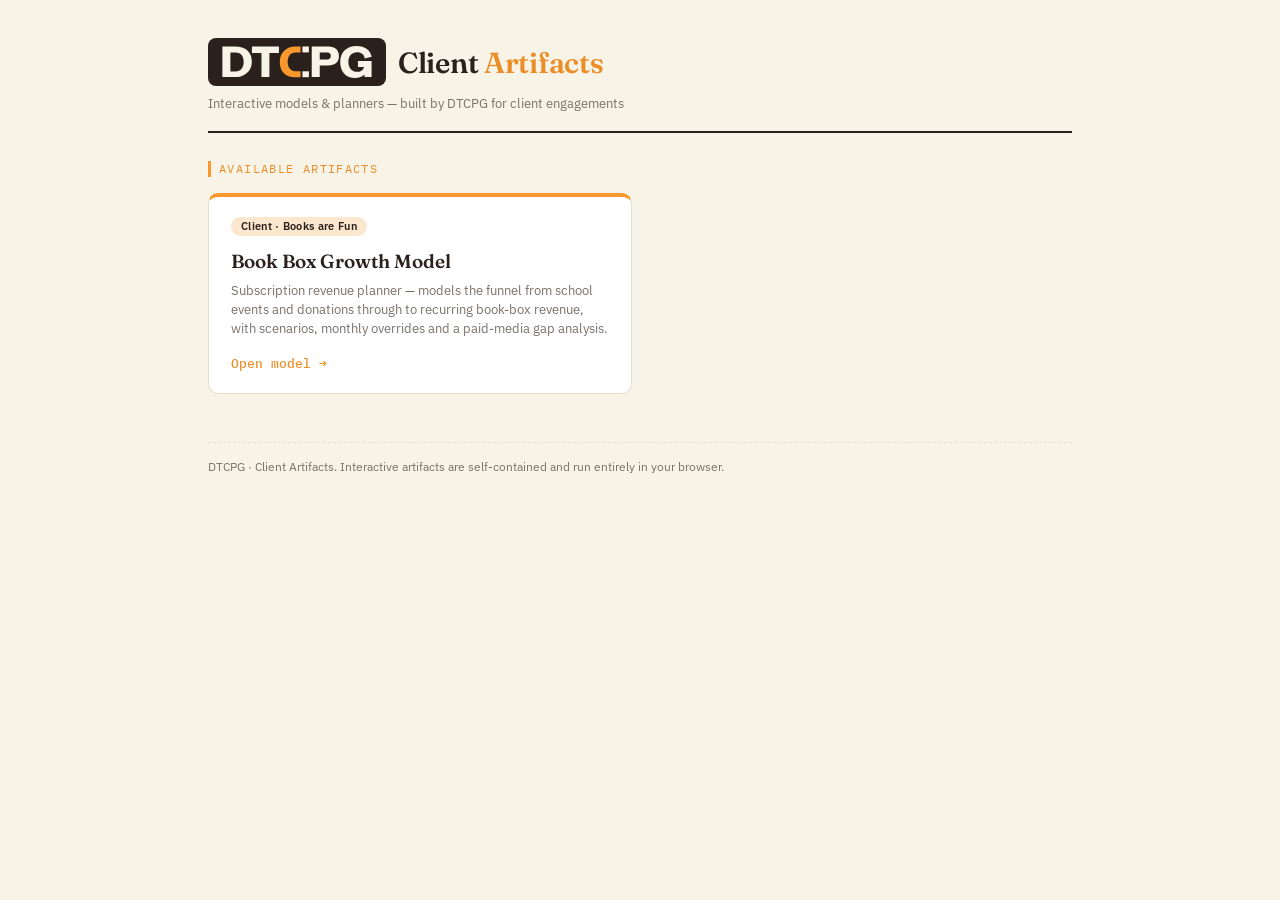
==== index.html @ 58c4d52e "Add landing page for GitHub Pages artifacts hub Co-Authored-By: Claude Opus 4.8 <noreply@anthropic.c" ====
<!DOCTYPE html>
<html lang="en">
<head>
<meta charset="UTF-8">
<meta name="viewport" content="width=device-width, initial-scale=1.0">
<title>DTCPG · Client Artifacts</title>
<meta name="description" content="Interactive client artifacts by DTCPG.">
<link rel="preconnect" href="https://fonts.googleapis.com">
<link href="https://fonts.googleapis.com/css2?family=Fraunces:opsz,wght@9..144,500;9..144,600&family=IBM+Plex+Sans:wght@400;500;600&family=IBM+Plex+Mono:wght@500&display=swap" rel="stylesheet">
<style>
:root{
  --paper:#F7F3E7; --card:#FFFFFF; --ink:#2A211C;
  --brand:#F9982F; --brand-web:#EC8E28; --blue:#3636CC;
  --orange-tint:#FBE6CE;
  --muted:#7A7168; --line:#E5DFCF; --radius:10px;
}
*{box-sizing:border-box;margin:0;padding:0}
body{background:var(--paper);color:var(--ink);font-family:'IBM Plex Sans',system-ui,sans-serif;font-size:14px;line-height:1.45}
.wrap{max-width:920px;margin:0 auto;padding:clamp(16px,3vw,40px) clamp(16px,2.5vw,28px) 72px}

header{display:flex;align-items:flex-end;justify-content:space-between;gap:16px;padding-bottom:18px;border-bottom:2px solid var(--ink);margin-bottom:28px;flex-wrap:wrap}
.brandrow{display:flex;align-items:center;gap:12px}
.logo-wrap{background:var(--ink);border-radius:8px;padding:8px 14px;display:inline-flex;align-items:center;flex:none}
.logo{display:block}
.brand h1{font-family:'Fraunces',Georgia,serif;font-weight:600;font-size:clamp(21px,2.4vw,29px);letter-spacing:-.01em;line-height:1.1;margin-top:2px}
.brand h1 em{font-style:normal;color:var(--brand-web)}
.brand p{color:var(--muted);margin-top:8px;font-size:12.5px}

.section-label{font-family:'IBM Plex Mono',monospace;font-size:11.5px;letter-spacing:.12em;text-transform:uppercase;color:var(--brand-web);border-left:3px solid var(--brand);padding-left:8px;margin-bottom:16px}

.cards{display:grid;grid-template-columns:repeat(auto-fill,minmax(300px,1fr));gap:16px}
.card{display:flex;flex-direction:column;background:var(--card);border:1px solid var(--line);border-top:4px solid var(--brand);border-radius:var(--radius);padding:20px 22px;text-decoration:none;color:inherit;transition:border-color .15s,transform .15s,box-shadow .15s}
.card:hover{border-color:var(--ink);border-top-color:var(--brand);transform:translateY(-2px);box-shadow:0 6px 20px rgba(42,33,28,.08)}
.card:focus-visible{outline:2px solid var(--brand-web);outline-offset:2px}
.card .client{display:inline-block;background:var(--orange-tint);color:var(--ink);border-radius:12px;padding:2px 10px;font-size:10.5px;font-weight:600;letter-spacing:.03em;margin-bottom:12px;align-self:flex-start}
.card h2{font-family:'Fraunces',Georgia,serif;font-weight:600;font-size:19px;margin-bottom:6px}
.card p{color:var(--muted);font-size:13px;margin-bottom:16px;flex:1}
.card .go{font-family:'IBM Plex Mono',monospace;font-size:12.5px;font-weight:500;color:var(--brand-web);display:inline-flex;align-items:center;gap:6px}
.card:hover .go{color:var(--ink)}

footer{margin-top:48px;padding-top:16px;border-top:1px dashed var(--line);color:var(--muted);font-size:11.5px}
</style>
</head>
<body>
<div class="wrap">
  <header>
    <div class="brand">
      <div class="brandrow">
        <span class="logo-wrap">
          <svg class="logo" width="150" height="32" viewBox="0 0 751 161" xmlns="http://www.w3.org/2000/svg" role="img" aria-label="DTCPG logo">
            <path d="M0 156.584V2.17384H62.4926C118.314 2.17384 148.267 30.162 148.267 78.7338C148.267 127.306 110.826 156.584 62.4926 156.584H0ZM40.3002 127.917H66.2367C88.1567 127.917 107.218 112.021 107.218 80.0245C107.218 48.0283 90.6074 33.0152 66.2367 33.0152H40.3002V127.917Z" fill="#F7F3E7"/>
            <path d="M196.736 35.257H148.675V2.17384H284.688V35.257H236.628V156.584H196.736V35.257Z" fill="#F7F3E7"/>
            <path d="M489.934 98.3663V156.584H449.633V2.17384H533.365C568.151 2.17384 586.532 21.127 586.532 50.4738C586.532 79.8207 569.445 98.3663 530.438 98.3663H489.934ZM489.934 67.5249H530.438C537.314 67.5249 545.755 62.7017 545.755 50.5418C545.755 39.9443 539.56 33.1511 529.349 33.1511H489.934V67.5928V67.5249Z" fill="#F7F3E7"/>
            <path d="M592.999 80.0924C592.999 30.0262 626.015 0 675.641 0C717.507 0 745.69 22.7574 751 54.0063L716.69 62.8376C714.24 43.2051 698.991 31.0452 678.569 31.0452C651.066 31.0452 634.048 49.7945 634.048 80.2283C634.048 110.662 651.543 130.091 679.249 130.091C693.681 130.091 709.202 122.143 712.265 105.092H682.108V76.0165H750.796V156.584H715.329V143.338C703.824 154.139 687.827 161 668.357 161C622.271 161 592.999 130.091 592.999 80.0245V80.0924Z" fill="#F7F3E7"/>
            <path d="M393.54 2.44557H366.038C322.129 3.12489 288.909 31.7245 288.909 80.7717C288.909 129.819 318.794 156.992 364.336 156.992C364.948 156.992 365.493 156.992 366.106 156.992H393.54V127.17H366.106C343.301 126.015 328.46 107.809 328.46 79.5489C328.46 51.289 343.777 32.7435 366.038 32.4038H393.54V2.44557Z" fill="#F9982F"/>
            <path d="M435.338 2.44557H402.798V32.2679H435.338V2.44557Z" fill="#F7F3E7"/>
            <path d="M435.338 127.305H402.798V156.992H435.338V127.305Z" fill="#F7F3E7"/>
          </svg>
        </span>
        <div class="brandtext">
          <h1>Client <em>Artifacts</em></h1>
        </div>
      </div>
      <p>Interactive models &amp; planners &mdash; built by DTCPG for client engagements</p>
    </div>
  </header>

  <div class="section-label">Available artifacts</div>
  <div class="cards">
    <a class="card" href="book-box-growth-model.html">
      <span class="client">Client · Books are Fun</span>
      <h2>Book Box Growth Model</h2>
      <p>Subscription revenue planner &mdash; models the funnel from school events and donations through to recurring book-box revenue, with scenarios, monthly overrides and a paid-media gap analysis.</p>
      <span class="go">Open model &rarr;</span>
    </a>
  </div>

  <footer>
    DTCPG &middot; Client Artifacts. Interactive artifacts are self-contained and run entirely in your browser.
  </footer>
</div>
</body>
</html>
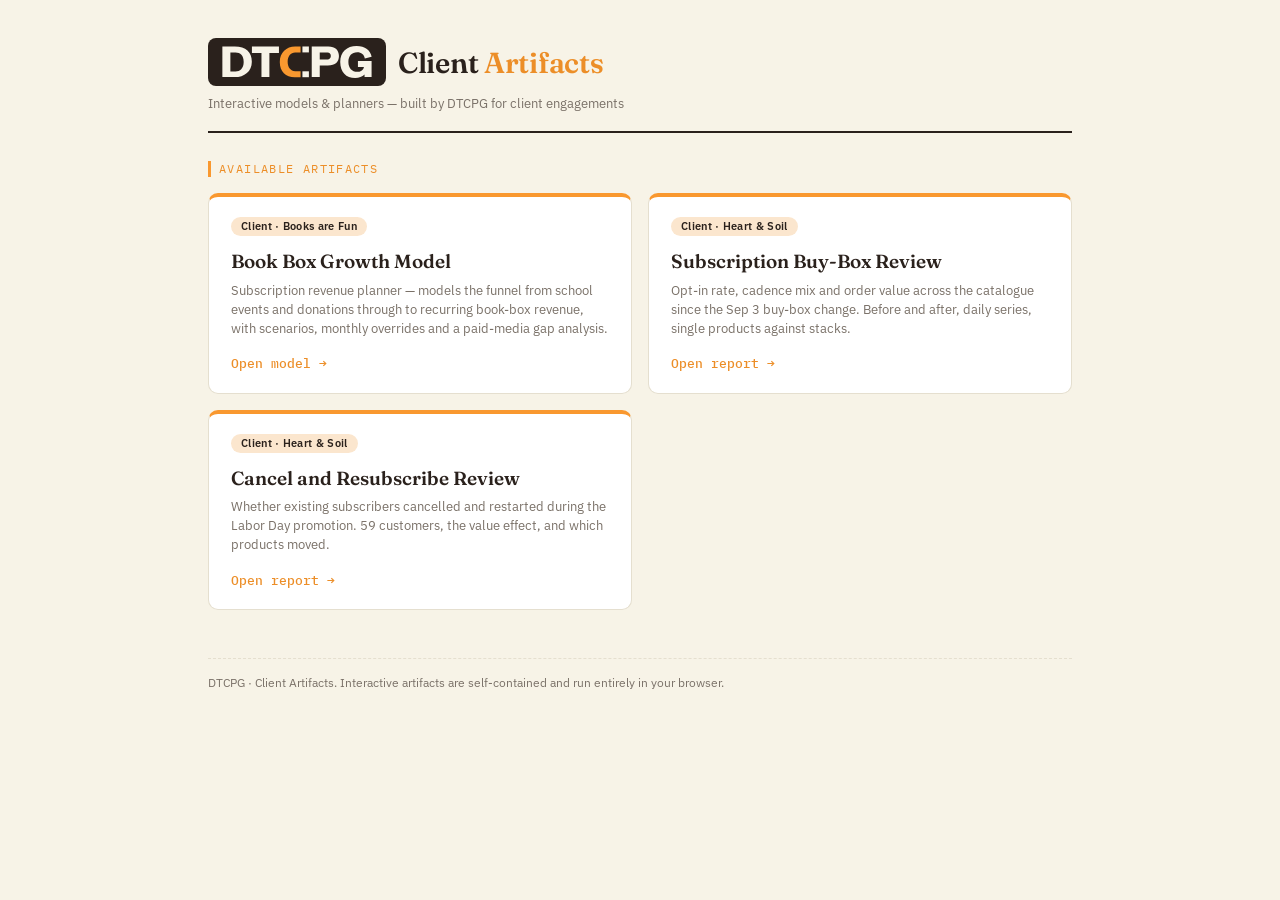
==== commit cbe46b09: "Add Heart & Soil buy-box and cancel-resubscribe reports Two catalogue-level analyses of the Sep 3 20" ====
--- a/index.html
+++ b/index.html
@@ -73,6 +73,18 @@
       <p>Subscription revenue planner &mdash; models the funnel from school events and donations through to recurring book-box revenue, with scenarios, monthly overrides and a paid-media gap analysis.</p>
       <span class="go">Open model &rarr;</span>
     </a>
+    <a class="card" href="heart-and-soil-buybox-review.html">
+      <span class="client">Client · Heart &amp; Soil</span>
+      <h2>Subscription Buy-Box Review</h2>
+      <p>Opt-in rate, cadence mix and order value across the catalogue since the Sep 3 buy-box change. Before and after, daily series, single products against stacks.</p>
+      <span class="go">Open report &rarr;</span>
+    </a>
+    <a class="card" href="heart-and-soil-cancel-resubscribe.html">
+      <span class="client">Client · Heart &amp; Soil</span>
+      <h2>Cancel and Resubscribe Review</h2>
+      <p>Whether existing subscribers cancelled and restarted during the Labor Day promotion. 59 customers, the value effect, and which products moved.</p>
+      <span class="go">Open report &rarr;</span>
+    </a>
   </div>
 
   <footer>
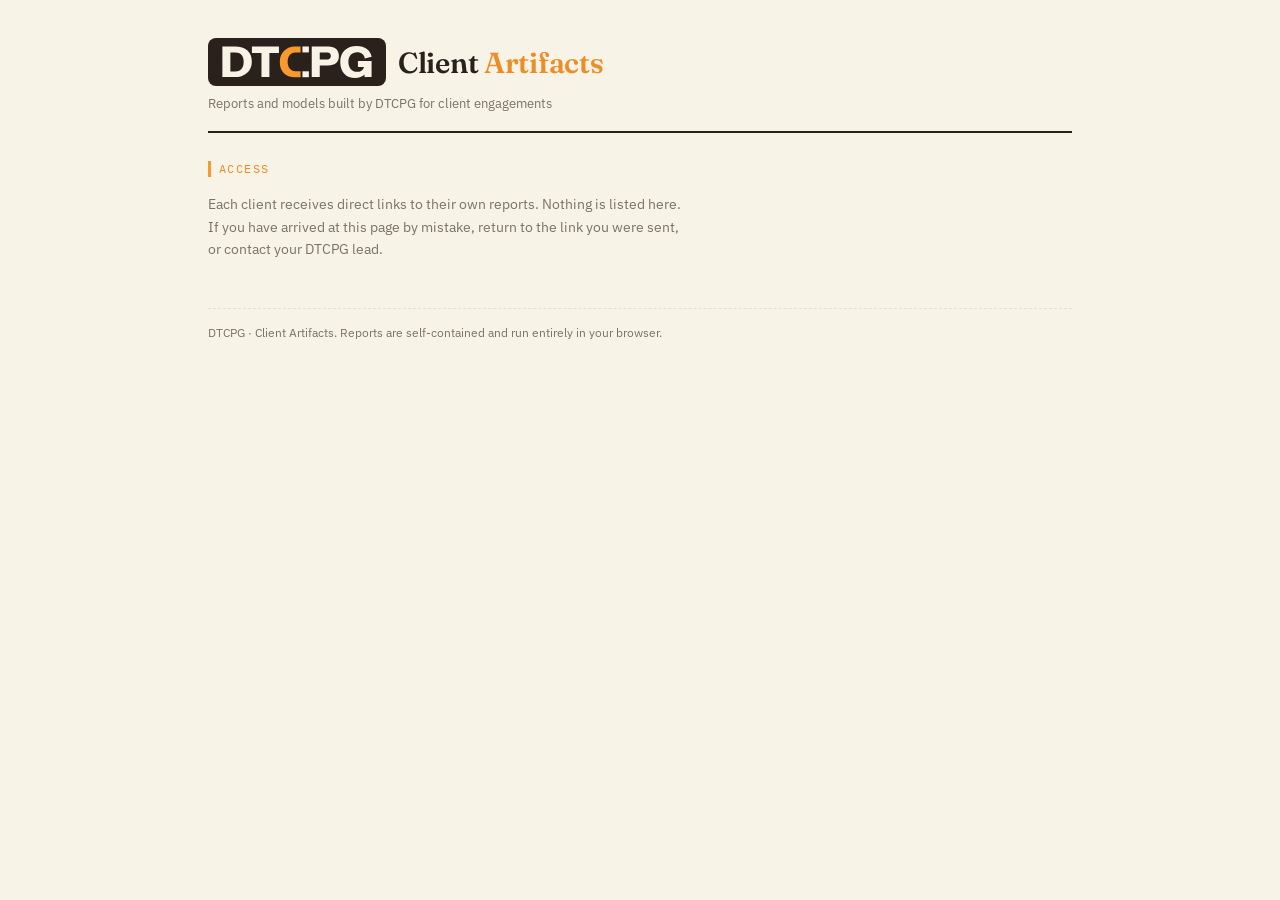
==== commit a2042ccc: "Make hub neutral — no cross-client listing The root page was a directory of every client's reports, " ====
--- a/index.html
+++ b/index.html
@@ -61,34 +61,18 @@
           <h1>Client <em>Artifacts</em></h1>
         </div>
       </div>
-      <p>Interactive models &amp; planners &mdash; built by DTCPG for client engagements</p>
+      <p>Reports and models built by DTCPG for client engagements</p>
     </div>
   </header>
 
-  <div class="section-label">Available artifacts</div>
-  <div class="cards">
-    <a class="card" href="book-box-growth-model.html">
-      <span class="client">Client · Books are Fun</span>
-      <h2>Book Box Growth Model</h2>
-      <p>Subscription revenue planner &mdash; models the funnel from school events and donations through to recurring book-box revenue, with scenarios, monthly overrides and a paid-media gap analysis.</p>
-      <span class="go">Open model &rarr;</span>
-    </a>
-    <a class="card" href="heart-and-soil-buybox-review.html">
-      <span class="client">Client · Heart &amp; Soil</span>
-      <h2>Subscription Buy-Box Review</h2>
-      <p>Opt-in rate, cadence mix and order value across the catalogue since the Sep 3 buy-box change. Before and after, daily series, single products against stacks.</p>
-      <span class="go">Open report &rarr;</span>
-    </a>
-    <a class="card" href="heart-and-soil-cancel-resubscribe.html">
-      <span class="client">Client · Heart &amp; Soil</span>
-      <h2>Cancel and Resubscribe Review</h2>
-      <p>Whether existing subscribers cancelled and restarted during the Labor Day promotion. 59 customers, the value effect, and which products moved.</p>
-      <span class="go">Open report &rarr;</span>
-    </a>
-  </div>
+  <div class="section-label">Access</div>
+  <p style="color:var(--muted);font-size:14px;max-width:60ch;line-height:1.6">
+    Each client receives direct links to their own reports. Nothing is listed here.
+    If you have arrived at this page by mistake, return to the link you were sent, or contact your DTCPG lead.
+  </p>
 
   <footer>
-    DTCPG &middot; Client Artifacts. Interactive artifacts are self-contained and run entirely in your browser.
+    DTCPG &middot; Client Artifacts. Reports are self-contained and run entirely in your browser.
   </footer>
 </div>
 </body>
